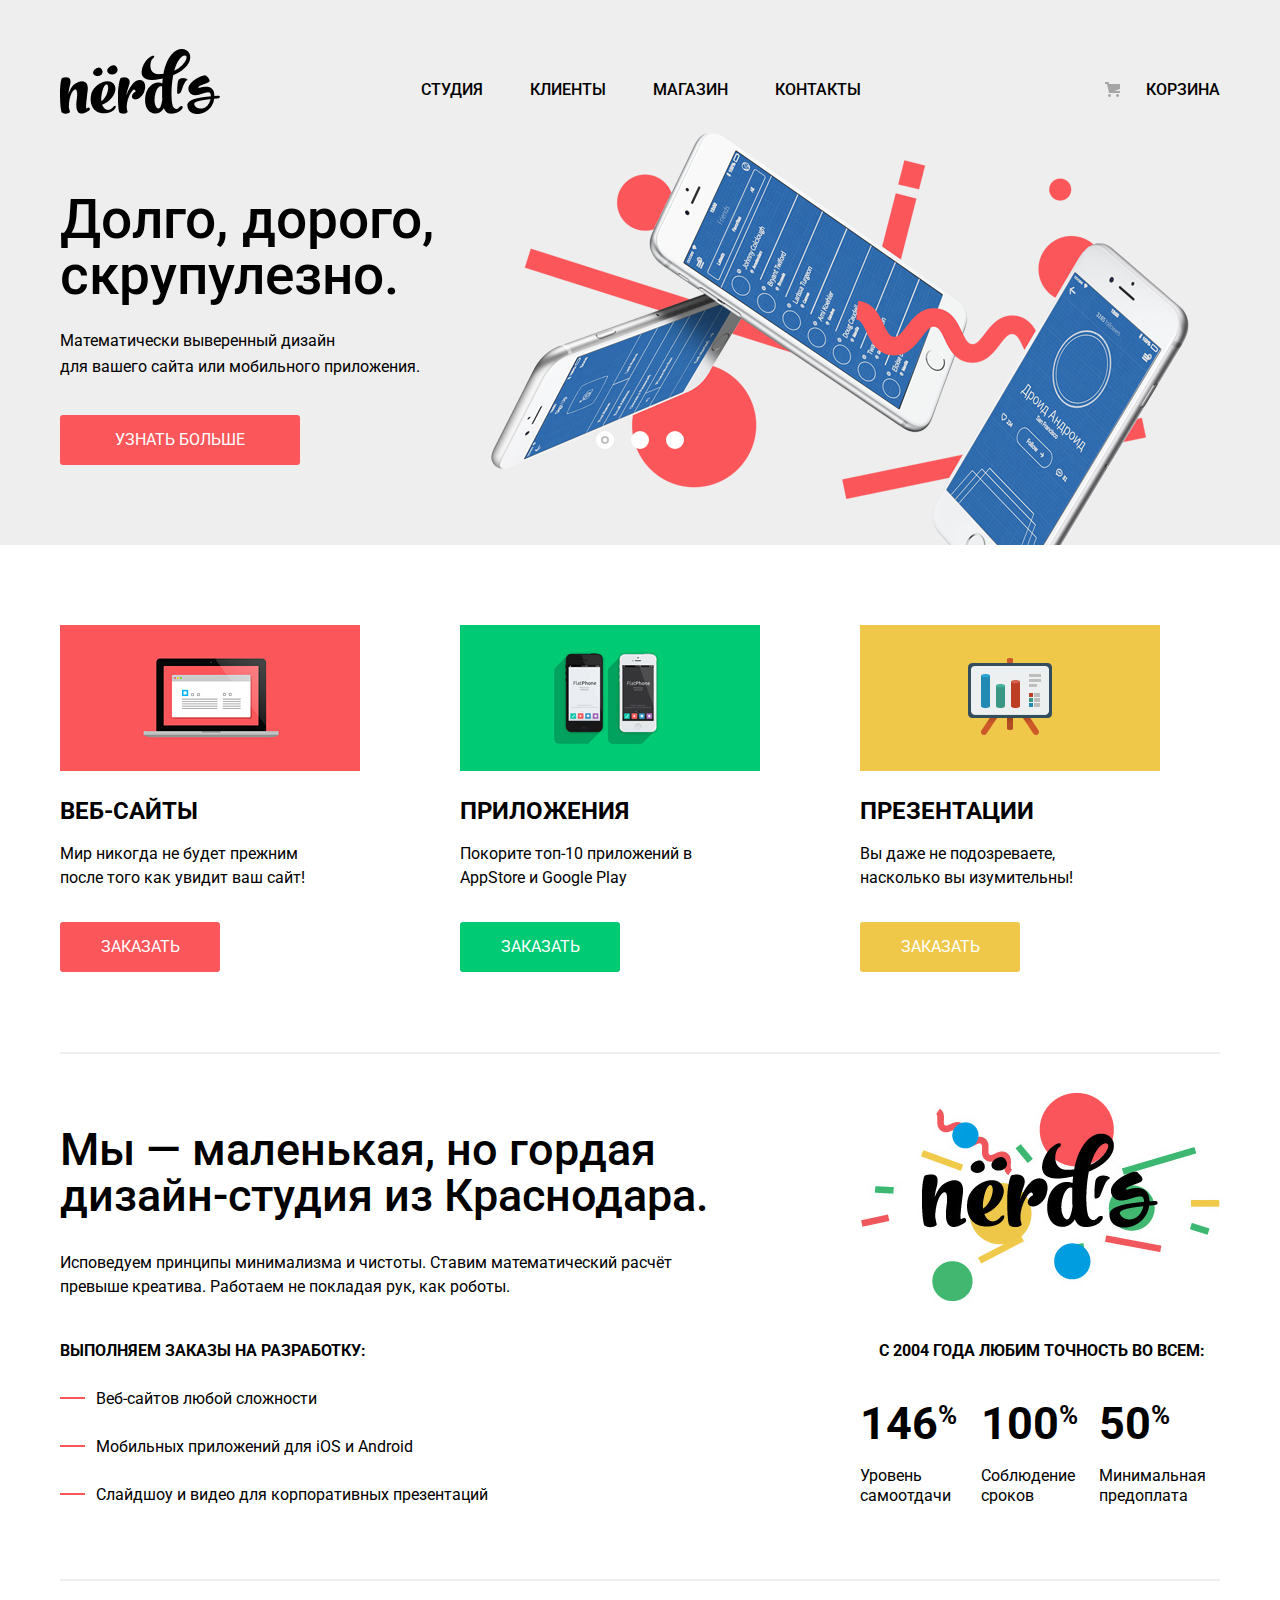
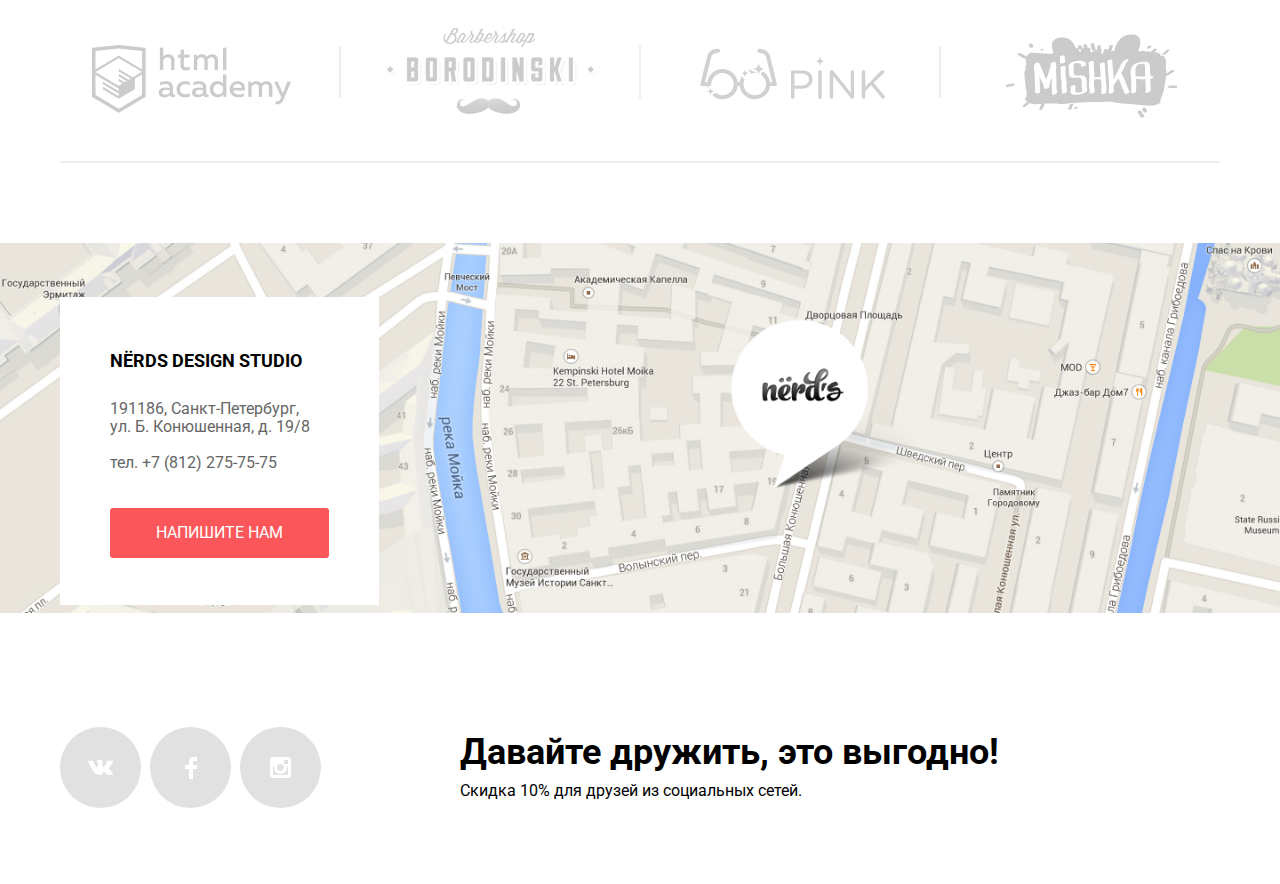
==== index.html @ e71abbff "Исправил замечания" ====
<!DOCTYPE html>
<html class="page" lang="ru">
	<head>
		<meta charset="utf-8">
		<title>HTML Academy: Нёрдс</title>
		<link href="css/normalize.css" rel="stylesheet" >
		<link href="https://fonts.googleapis.com/css2?family=Roboto:wght@400;500;700&display=swap" rel="stylesheet">
		<link href="css/style.css" rel="stylesheet" >
	</head>
  	<body class="page-body">
		<header class="header">
			<nav class="navigation">
				<div class="container">
					<a class="navigation-logo">
						<img src="img/nerds-logo.png" wight="159" height="65" alt="Логотип Нёрдс">
					</a>
					<ul class="site-navigation">
						<li><a href="">Студия</a></li>
						<li><a href="">Клиенты</a></li>
						<li><a href="catalog.html">Магазин</a></li>
						<li><a href="">Контакты</a></li>
					</ul>
					<div class="navigation-cart">
						<a href="" class="cart">Корзина </a>
					</div>
				</div>
			</nav>
		</header>
		<main class="main">
			<div class="background-slide">
				<div class="container slides-area">
	  				<h1 class="visually-hidden"> Дизайн студия Нёрдс </h1>
					<section class="slide slide-1">
						<div class="slide-desctiption">
							<p class="slide-title"> Долго, дорого,
							скрупулезно.</p>
							<p class="slide-text">Математически выверенный дизайн
							для вашего сайта или мобильного приложения.</p>
							<a href="" class="more-info"> УЗНАТЬ БОЛЬШЕ</a>
						</div>
						<div class="slide-image slide-image-1">
							<img src="img/slide1.png" width="760" height="431" alt="Слайд1">
						</div>
					</section>
				  	<section class="slide slide-2 visually-hidden">
				  		<div class="slide-desctiption">
				  			<p class="slide-title">Любим математику
				  			 как никто другой</p>
				  			<p class="slide-text">Никакого креатива, только математические формулы
				  			для расчёта идеальных пропорций</p>
				  			<a href="" class="more-info"> УЗНАТЬ БОЛЬШЕ</a>
				  		</div>
				  		<div class="slide-image slide-image-2">
				  			<img src="img/slide2.png" width="760" height="431" alt="Слайд2">
				  		</div>
					</section>
					<section class="slide slide-3 visually-hidden">
		  				<div class="slide-desctiption">
		  					<p class="slide-title">Только ночь,
		  					только хардкор</p>
		  					<p class="slide-text">Работать днём, как все? Мы против этого.
		  					 Ближе к полуночи работа только начинается.</p>
		  					<a href="" class="more-info"> УЗНАТЬ БОЛЬШЕ</a>
		  				</div>
		  				<div class="slide-image slide-image-3">
		  					<img src="img/slide3.png" width="760" height="431" alt="Слайд3">
		  				</div>
					</section>
				</div>
			</div>
			<div class="slide-buttons">
			  <button class="slide-button slide-button-active" type="button" aria-label="Первый слайд"></button>
			  <button class="slide-button" type="button" aria-label="Второй слайд"></button>
			  <button class="slide-button" type="button" aria-label="Третий слайд"></button>
			</div>
			<section class=" container">
				<h2 class="visually-hidden">Список товаров </h2>
				<ul class="all-products">
					<li class="product-section">
						<img src="img/web-cite.png" wight="300" height="146" alt="Веб-сайты">
						<h3 class="product-name"> Веб-сайты</h3>
						<p class="product-description"> Мир никогда не будет прежним
						после того как увидит ваш сайт!</p>
						<a href="" aria-label="Заказать веб-сайт" class="button-order order-cites">Заказать</a>
					</li>
					<li class="product-section">
						<img src="img/app.png" wight="300" height="146" alt="Приложения">
						<h3 class="product-name"> Приложения</h3>
						<p class="product-description"> Покорите топ-10 приложений в
						 AppStore и Google Play</p>
						<a href="" aria-label="Заказать приложение" class="button-order order-apps">Заказать</a>
					</li>
					<li class="product-section">
						<img src="img/presentation.png" wight="300" height="146" alt="Презентация">
						<h3 class="product-name">Презентации</h3>
						<p class="product-description"> Вы даже не подозреваете,
						 насколько вы изумительны!</p>
						<a href="" aria-label="Заказать презентацию" class="button-order order-presentation">Заказать</a>
					</li>
				</ul>
			</section>
			<div class="container">
				<div class="additional-info">
					<article class="about-us">
						<p class="about-us-title"> Мы — маленькая, но гордая
						дизайн-студия из Краснодара.</p>
						<p class="about-us-text"> Исповедуем принципы минимализма и чистоты. Ставим математический расчёт  превыше креатива. Работаем не покладая рук, как роботы. </p>
						<h4 class="development-order"> Выполняем заказы на разработку:</h4>
						<ul class="development-order-list">
							<li class="development-order-name"> Веб-сайтов любой сложности</li>
							<li class="development-order-name"> Мобильных приложений для iOS и Android</li>
							<li class="development-order-name"> Слайдшоу и видео для корпоративных презентаций</li>
						</ul>
					</article>
					<section class="stats">
						<img class="stats-logo" src="img/nerd's.png" width="360" height="208" alt="nerd's">
						<p class="stats-title">С 2004 ГОДА ЛЮБИМ ТОЧНОСТЬ ВО ВСЕМ:</p>
						<ul class="stats-list">
							<li>
								146<sup class="percent">%</sup>
								<div class="stats-name">Уровень
								самоотдачи </div>
							</li>
							<li>
								100<sup class="percent">%</sup>
								<div class="stats-name">Соблюдение
								сроков</div>
							</li>
							<li>
								50<sup class="percent">%</sup>
								<div class="stats-name">Минимальная
								предоплата</div>
							</li>
						</ul>
					</section>
					<section class="sponsors">
						<h3 class="visually-hidden"> Спонсоры </h3>
						<ul class="sponsors-list">
							<li class="sponsors-name">
								<a href="https://htmlacademy.ru/intensive/htmlcss" aria-label="htmlacademy">
									<img src="img/htmlacademy.png" width="199" height="68" alt="htmlacademy">
								</a>
							</li>
							<li class="sponsors-name">
								<a href="" aria-label="barbershop borodinski">
						  			<img src="img/borodinski.png" width="209" height="90" alt="borodinski">
								</a>
							</li>
							<li class="sponsors-name">
								<a href="" aria-label="Pink">
								  <img src="img/pink.png" width="185" height="52" alt="pink">
								</a>
							</li>
							<li class="sponsors-name">
								<a href="" aria-label="Mishka">
						  			<img src="img/mishka.png" width="173" height="84" alt="mishka">
								</a>
							</li>
						</ul>
					</section>
				</div>
   		</div>
		</main>
		<footer>
			<div class="container">
				<section class="contacts">
					<p class="contacts-text">
						<span class="contacts-title">NЁRDS DESIGN STUDIO</span>

						191186, Санкт-Петербург,
						ул. Б. Конюшенная, д. 19/8

						<a class="contacts-tel" href="tel:+7(812)275-75-75"> тел. +7 (812) 275-75-75</a>
					</p>
					<a href="" class="feedback-button">Напишите нам</a>
				</section>
			</div>
			<div class="container-map">
				<img src="img/maps.jpg" width="1440" height="416" alt="maps">
			</div>
			<section class="container footer-social">
				<div class="footer-social-icon">
					<ul class="social-list">
						<li class="social-name">
							<a class="social-icon" href="" aria-label="Страница вконтакте">
								<img src="img/vk-icon.svg" width="26" height="15" alt="Вконтакте">
							</a>
						</li>
						<li class="social-name">
							<a class="social-icon" href="" aria-label="Страница на Facebook">
								<img src="img/fb-icon.svg" width="12" height="22" alt="Фейсбук">
							</a>
						</li>
						<li class="social-name">
							<a class="social-icon" href="" aria-label="Страница в Инстаграм">
								<img src="img/insta-icon.svg" width="21" height="21" alt="Инстаграм">
							</a>
						</li>
					</ul>
				</div>
				<div class="footer-friends">
					<h2 class="friends"> Давайте дружить, это выгодно!</h2>
					<p class="sale"> Скидка 10% для друзей из социальных сетей.</p>
				</div>
			</section>
		 	<div class="feedback-popap">
		  		<p class="feedback-title">Напишите нам</p>
				<form class="feedback-form" action="https://echo.htmlacademy.ru/" method="post">
			  		<p class="feedback-item">
			  			<label for="your-name">Ваше имя:</label>
			  			<input type="text" name="name" placeholder="Имя Фамилия" id="your-name">
			  		</p>
			  		<p class="feedback-item">
			  			<label for="your-email"> Ваш email:</label>
			  			<input type="email" name="email" placeholder="email@example.com" id="your-email">
			  		</p>
			  		<p class="feedback-item feedback-item-text">
			  			<label for="your-mail">Текст письма:</label>
			  			<input type="text" name="mail" placeholder="В свободной форме" id="your-mail">
			  		</p>
					<input class="send-feedback" type="submit" value="Отправить">
		  		</form>
		  		<button class="close-feedback" type="button"></button>
		 	</div>
		</footer>
  	</body>
</html>
---- css/style.css ----
:root {
	--basic-white: #FFFFFF;
	--basic-opacity-white:rgba(255, 255, 255, 0.3);
	--basic-black: #000000;
	--basic-opacity-black:rgba(0, 0, 0, 0.3);
	--basic-filter:#283136;
	--basic-filter-toggle-dot:#ABABAB;
	--basic-filter-toggle-shadow: rgba(0, 0, 0, 0.15);
	--basic-filter-scale:#D7DCDF;
	--basic-filter-bar:#00CA74;
	--basic-shadow-catalog: rgba(0, 1, 1, 0.25);
	--basic-border-catalog: rgba(0, 0, 0, 0.1) ;
	--basic-active-pages:rgba(0, 0, 0, 0.0001);
	--basic-active-pages-border:#DBDBDB;
	--basic-red: #FB565A;
	--basic-dark-red:#E74246;
	--basic-extra-dark-red:#D7373B;
	--basic-green: #00CA74;
	--basic-dark-green:#00BC6C;
	--basic-extra-dark-green:#00AA62;
	--basic-yellow:#EFC849;
	--basic-dark-yellow:#EAB534;
	--basic-extra-dark-yellow:#E5A722;
	--basic-grey: #EEEEEE;
	--basic-dark-grey: #DFDFDF;
	--basic-extra-dark-grey:#D5D5D5;
	--basic-grey-social: #E1E1E1;
	--basic-shadow:rgba(0, 1, 1, 0.1);
	--basic-contacts-text: #666666;
	--basic-shadow-feedback: rgba(0, 0, 0, 0.4);
	--basic-feedback-text:#444444;
	--basic-feedback-text-opacity:rgba(68, 68, 68, 0.5);
	--basic-feedback-input-border:#D7DCDE;
	--basic-feedback-input-border-hover:#B4B9BB;
	--basic-slide-button-active: #c1c1c1;
}

body {
	margin: 0;
	padding: 0;
	font-family: 'Roboto', Arial, sans-serif;
	font-size: 16px;
	line-height: 24px;
}

a {
	text-decoration: none;
}

img{
	max-width: 100%;
	height: auto;
}

.visually-hidden {
	position: absolute;
	width: 1px;
	height: 1px;
	margin: -1px;
	border: 0;
	padding: 0;
	clip: rect(0 0 0 0);
	overflow: hidden;
}

.page {
	height: 100%;
}

.page-body {
	display: grid;
	grid-template-rows: min-content 1fr min-content;
	align-content: start;
}

.container{
	width: 1160px;
	padding:0 20px;
	margin: 0 auto;
}

/*Навигация сайта*/

.navigation {
	font-weight: 500;
	text-transform: uppercase;
	background-color: var(--basic-grey);
	padding-top:49px;
	margin: 0 auto;
}

.navigation-active{
	position: relative;
}

.navigation-active a{
	border-bottom: 2px solid var(--basic-red);
	padding-bottom:19px;
}

.navigation .container{
	display: flex;
	align-items: center;
	justify-content: space-between;
}

.site-navigation {
	width: 440px;
	flex-wrap: wrap;
	align-items: center;
	display: flex;
	justify-content: space-between;
	list-style: none;
	padding: 0;
	margin: 0;
	padding-top: 17px;
	padding-left:2px;
}

.navigation-cart{
	min-width: 160px;
	text-align: right;
	padding-top: 17px;
	position: relative;

}

.navigation-logo{
	padding:0;
	margin: 0;
	margin-top: -1px;
	height: 66px;
}

.cart::before{
	content: "";
	background-image:  url("../img/cart-icon.svg");
	background-repeat: no-repeat;
	background-position: 0 0;
	position: absolute;
	top: 21px;
	left: 45px;
	width: 15px;
	height: 15px;
}

.site-navigation a, .cart {
	color: var(--basic-black);
}

.site-navigation a:focus,
.cart:focus,
.site-navigation a:hover,
.cart:hover {
	color: var(--basic-red);
}

.site-navigation a:active,
.cart:active {
	color: var(--basic-opacity-black);
	mix-blend-mode: normal;
}

/*Слайды*/

.background-slide{
	background-color: var(--basic-grey);
	padding: 0px;
	margin:0 auto;
}

.slide{
	display: grid;
	grid-template-columns: 760px 431px;
	padding:0;
	margin:0;
}

.slide-description{
	display: flex;
	flex-direction: column;
	justify-content: space-between;
}

.slide-title{
	font-weight: 500;
	font-size:55px;
	line-height: 56px;
	padding:0;
	margin: 0;
	margin-top: 77px;
	margin-bottom: 25px;
	white-space: pre-line;
}

.slide-2 .slide-title{
	margin-bottom:35px;
}

.slide-3 .slide-title{
	margin-bottom: 36px;
}

.slide-text{
	white-space: pre-line;
	margin: 0;
	padding:0;
	line-height: 26px;
	margin-bottom: 35px;
}

.slide-2 .slide-text{
	margin-bottom:25px;
}

.slide-3 .slide-text{
	margin-bottom:24px;
}

.slide-image{
	width: 760px;
	height: 431px;
	margin-left: -363px;
}

.slide-buttons{
	display: flex;
	justify-content: space-between;
	width: max-content;
	width:88px;
	height: 18px;
	margin:0 auto;
	margin-top: -114px;
}

.slide-button{
	height: 18px;
	width: 18px;
	margin: 0;
	border: none;
	background-color: var(--basic-white);
	border-radius: 50%;
	cursor: pointer;
	position: relative;
}

.slide-button-active::after{
	content: "";
	width: 8px;
	height: 8px;
	border-radius: 50%;
	border:2px solid var(--basic-slide-button-active);
	box-sizing: border-box;
	position: absolute;
	top:5px;
	left:5px;
}

.more-info{
	display: block;
	width: 240px;
	height: 50px;
	line-height: 50px;
	text-align: center;
	border-radius: 3px;
	color: var(--basic-white);
	background-color: var(--basic-red);
}

.slide-2 .more-info{
	margin-bottom:79px;
}

.more-info:hover,
.more-info:focus {
	background-color: var(--basic-dark-red);
}

.more-info:active{
	background-color: var(--basic-extra-dark-red);
	box-shadow: inset 0px 3px 0px var(--basic-shadow);
	color: var(--basic-opacity-white);
}

/*Товары*/

.all-products {
	list-style: none;
	margin: 0;
	margin-top: 176px;
	padding: 0;
	display: grid;
	grid-template-columns: 300px 300px 300px;
	grid-column-gap: 100px;
}

.product-name{
	margin: 0;
	margin-top:18px;
	font-size: 24px;
	line-height: 30px;
	text-transform: uppercase;
}

.product-section{
	width:300px;
	margin:0;
	padding:0;
}

.product-description{
	max-width: 260px;
	line-height: 24px;
}

/* Кнопки заказа товара*/

.button-order {
	display: block;
	border: none;
	outline: none;
	border-radius: 3px;
	width: 160px;
	height: 50px;
	text-transform: uppercase;
	text-align: center;
	line-height: 50px;
	color: var(--basic-white);
	margin-top: 32px;
}

.order-cites{
	background-color: var(--basic-red);
}

.order-apps{
	background-color: var(--basic-green);
}

.order-presentation{
	background-color: var(--basic-yellow);
}

.order-cites:focus,
.order-cites:hover {
	background-color: var(--basic-dark-red);
}

.order-cites:active {
	background-color: var(--basic-extra-dark-red);
	box-shadow: inset 0px 3px 0px var(--basic-shadow);
	color: var(--basic-opacity-white);
}

.order-apps:hover,
.order-apps:focus {
	background-color: var(--basic-extra-dark-green);
}

.order-apps:active {
	background-color: var(--basic-extra-dark-green);
	box-shadow: inset 0px 3px 0px var(--basic-shadow);
	color: var(--basic-opacity-white);
}

.order-presentation:hover,
.order-presentation:focus {
	background-color: var(--basic-dark-yellow);
}

.order-presentation:active {
	background-color: var(--basic-extra-dark-yellow);
	box-shadow: inset 0px 3px 0px var(--basic-shadow);
	color: var(--basic-opacity-white);
}

/*Доп информация по сайту*/

.additional-info{
	display: grid;
	grid-template-columns: 700px 360px;
	grid-template-rows: 525px 184px;
	grid-column-gap:  100px;
	border-top: 2px solid var(--basic-grey);
	margin-top:80px;
	margin-bottom:80px;
}

/*О нас*/

.about-us{
	display: flex;
	flex-direction: column;
}

.about-us-title,
.about-us-text,
.development-order{
	margin: 0;
	padding:0;
}

.about-us-title{
	font-size: 45px;
	line-height: 46px;
	font-weight: 500;
	margin-top: 73px;
	margin-bottom: 32px;
}

.about-us-text{
	margin-bottom: 40px;
	max-width: 660px;
}

.development-order{
	text-transform: uppercase;
	font-weight: bold;
	margin-bottom: 24px;
}

.development-order-list{
	margin:0;
	line-height: 24px;
	padding: 0;
	padding-left: 36px;
	list-style: none;
	position: relative;
}

.development-order-name{
	margin: 0px 0px 24px 0px;
	padding:0;
}

.development-order-name:last-child{
	margin-bottom: 0;
}

.development-order-name::before{
	content: "";
	background-color: var(--basic-red);
	width: 25px;
	height: 2px;
	position: absolute;
	margin-top: 10px;
	margin-left: -36px;
}

/*Статистика*/

.stats{
	width: 360px;
}

.stats-title{
	font-weight: bold;
	text-transform: uppercase;
	text-align: center;
	margin:0;
	padding: 0;
	margin-top: -6px;
	padding-left: 4px;
	margin-bottom: 29px;
}

.stats-list{
	margin: 0;
	padding: 0;
	display: flex;
	list-style: none;
	font-weight: bold;
	font-size: 45px;
	line-height: 64px;
}

.stats-list li{
	margin: 0;
	padding:0;
}

.stats-list li:first-child{
	margin-right:24px;
}

.stats-list li:nth-child(2){
	margin-right:21px;
}

.stats-logo{
	margin-top: 39px;
	margin-bottom: 37px;
}

.percent{
	font-size: 26px;
	top: -15px;
}


.stats-name{
	font-size: 16px;
	line-height: 20px;
	font-weight: normal;
	margin-top: 10px;
}

/*Спонсоры*/

.sponsors{
	grid-column:1/3;
	border-top: 2px solid var(--basic-grey);
	border-bottom: 2px solid var(--basic-grey);
	box-sizing: border-box;
}

.sponsors-list{
	margin: 0;
	padding:0;
	list-style: none;
	display: flex;
	min-height:180px;
	align-items: center;
	position: relative;
}

.sponsors-name:first-child{
	padding-top: 22px;
	padding-left: 32px;
}

.sponsors-name:nth-child(2){
	padding-top: 11px;
	padding-left: 96px;
}

.sponsors-name:nth-child(3){
	padding-top: 12px;
	padding-left: 104px;
}

.sponsors-name:nth-child(4){
	padding-top: 17px;
	padding-left: 120px;
}

.sponsors-name::after{
	content: "";
	width: 2px;
	height: 52px;
	background-color: var(--basic-grey);
	position: absolute;
	top: 65px;
	left: 279px;
}

.sponsors-name:nth-child(2)::after{
	left: 579px;
}

.sponsors-name:nth-child(3)::after{
	left: 879px;
}

.sponsors a {
	opacity: 0.2;
}

.sponsors a:hover,
.sponsors a:focus{
	opacity: 1;
}

.sponsors a:active{
	opacity: 0.1;
}

/*Соц. сети */
.social-list {
	list-style: none;
	padding: 0;
	margin: 0;
}

.social-name {
	display: flex;
	justify-content: center;
	align-items: center;
	width: 81px;
	height: 81px;
	background-color: var(--basic-grey-social);
	border-radius: 50%;
}

.social-icon{
	display: flex;
	justify-content: center;
	align-items: center;
}

.social-icon img{
	padding: 30px;
}

.social-name:focus,
.social-name:hover {
	background-color: var(--basic-dark-red);
}

.social-name:active{
	background-color: var(--basic-extra-dark-red);
	box-shadow: inset 0px 3px 0px var(--basic-shadow);
}

.social-icon:active{
	opacity: 0.3;
}

/*Наши контакты*/

footer .container{
	position: relative;
}

.contacts{
	display: flex;
	flex-direction: column;
	justify-content: space-between;
	width: 319px;
	height: 308px;
	background-color:var(--basic-white);
	box-sizing: border-box;
	white-space: pre-line;
	position: absolute;
	top: 54px;
	padding-left: 50px;
	z-index: 1;
}

.contacts-text{
	margin: 0;
	margin-top: 31px;
	line-height: 18px;
	color: var(--basic-contacts-text);
}

.contacts-tel{
	color: var(--basic-contacts-text);
}

.contacts-title{
	color: var(--basic-black);
	padding: 0;
	font-weight: bold;
	font-size: 18px;
	line-height: 30px;
	display: inline-block;
	margin-bottom: 6px;
	vertical-align: middle;
}

.feedback-button{
	display: block;
	width: 219px;
	height: 50px;
	border-radius: 3px;
	background-color: var(--basic-red);
	line-height: 50px;
	text-align: center;
	color: var(--basic-white);
	text-transform: uppercase;
	margin-bottom: 47px;
}

.feedback-button:focus,
.feedback-button:hover{
	background-color: var(--basic-dark-red);
}

.feedback-button:active{
	background-color: var(--basic-extra-dark-red);
	box-shadow: inset 0px 3px 0px var(--basic-shadow);
	color: var(--basic-opacity-white);
}

/*Футер*/

.friends {
	font-size: 36px;
	line-height: 36px;
	font-weight: bold;
	margin: 0;
	padding:0;
	margin-bottom:10px;
}

.sale{
	font-size: 16px;
	line-height: 22px;
	margin:0;
}

.footer-social{
	display: grid;
	grid-template-columns: 260px 1fr;
	gap: 140px;
	align-items: center;
	margin-top: 68px;
	margin-bottom: 76px;
}

.footer-friends{
	line-height: 36px;
}

.social-list{
	display: grid;
	grid-template-columns: 1fr 1fr 1fr;
	grid-gap: 9px;
}

.container-map{
	position: relative;
	height: 416px;
}

.container-map img:first-child{
	width: 100%;
	max-height: 100%;
	object-fit: cover;
}

/*Попап*/

.feedback-popap{
	margin: 0 auto;
	width: 960px;
	height: 590px;
	box-shadow: 0px 20px 40px var(--basic-shadow-feedback);
	background-color: var(--basic-white);
	overflow: hidden;
	position: fixed;
	bottom: 115px;
	left: 0;
	right: 0;
	z-index: 2;
	display: none;
}

.feedback{
	border: none;
	margin:0;
	padding: 0;
}

.feedback-form{
	display: flex;
	flex-wrap: wrap;
	justify-content: space-between;
	margin:0 100px;
}

.feedback-form input{
	width: 360px;
	height: 50px;
	margin:0;
	padding:0;
	padding-left: 16px;
	box-sizing: border-box;
}

.feedback-item-text input{
	width: 760px;
	height: 118px;
	padding-bottom: 70px;
}

.feedback-form label{
	font-size: 16px;
	line-height: 18px;
	font-weight: bold;
	margin-bottom: 9px;
}

.feedback-title{
	margin:0;
	margin-top: 63px;
	margin-left: 100px;
	margin-bottom: 37px;
	padding:0;
	font-size: 45px;
	font-weight: bold;
	line-height: 53px;
}

.feedback-item{
	margin:0;
	padding:0;
	display: flex;
	flex-direction: column;
	width:360px;
}

.feedback-item input{
	border: 2px solid var(--basic-feedback-input-border);
	box-sizing: border-box;
	border-radius: 3px;
	color: var(--basic-feedback-text-opacity);
}

.feedback-item input:invalid{
	border: 2px solid var(--basic-dark-red);
	color: var(--basic-dark-red)
}

.feedback-item input:focus{
	border: 2px solid var(--basic-black);
	color: var(--basic-feedback-text);
}

.feedback-item input:hover{
	border: 2px solid var(--basic-feedback-input-border-hover);
}

.feedback-item-text{
	margin:0;
	margin-top: 34px;
	margin-bottom:47px;
	width: 760px;
}

input.send-feedback{
	display: block;
	padding:0;
	width:259px;
	height: 50px;
	color: var(--basic-white);
	background-color: var(--basic-red);
	border: none;
	border-radius: 3px;
}

.send-feedback:focus,
.send-feedback:hover {
	background-color: var(--basic-dark-red);
}

.send-feedback:active {
	background-color: var(--basic-extra-dark-red);
	box-shadow: inset 0px 3px 0px var(--basic-shadow);
	color: var(--basic-opacity-white);
	outline: none;
}

.close-feedback{
	position: absolute;
	width:21px;
	height: 21px;
	top: 78px;
	left: 849px;
	background-color: : var(--basic-white);
	background-image: url("../img/close-cross.svg");
	background-repeat: no-repeat;
	background-position: 0 0;
	border: none;
	margin:0;
	padding:0;
	opacity: 0.3;
	cursor: pointer;
	outline: none;
}

.close-feedback:focus,
.close-feedback:hover{
	opacity: 1;
}

.close-feedback:active{
	opacity: 0.1
}

/* 2 страница*/

.catalog {
	font-size: 55px;
	line-height:55px;
	font-weight: 500;
	text-align: center;
	background-color: var(--basic-grey);
	margin: 0 auto;
	padding-bottom: 109px;
	padding-top: 78px;
	padding-right: 17px;
	margin-bottom:55px;
}

.catalog-background{
	margin: 0 auto;
	background-color: var(--basic-grey);
}

.catalog-container{
	display: grid;
	grid-template-columns: 260px auto;
	grid-column-gap:140px;
}

.catalog-list{
	padding:0;
	margin: 0;
	list-style: none;
	display: grid;
	grid-template-columns: 360px 360px;
	grid-column-gap: 40px;
	grid-row-gap: 28px;
}

.catalog-list-name{
	margin: 0;
	padding:0;
	display: grid;
	grid-template-rows: 40px 349px 231px;
	box-shadow: 0px 6px 15px var(--basic-shadow-catalog);
	border-radius: 5px;
	border: 1px solid var(--basic-border-catalog);
	box-sizing: border-box;
}

.product-img{
	object-fit: contain;
}

.all-filter-container{
	grid-column: 1/2;
	grid-row: 1/3;
}

.product-info {
	background-color:var(--basic-grey);
	display: flex;
	flex-direction: column;
	justify-content: space-between;
	width: auto;
	align-items: center;
	text-align: center;
}

.product-text{
	margin:0;
	padding:0;
	line-height: 19px;
	margin-top: -21px;
	margin-left: -3px;
	white-space: pre-line;
	color: var(--basic-contacts-text);
}

.catalog-list-name .product-info{
	display: none;
}

.catalog-list-name{
	box-shadow: none;
}

.catalog-list-name:hover  .product-info{
	display: flex;
}

.catalog-list-name:hover{
	box-shadow: 0px 6px 15px var(--basic-shadow-catalog);
}

.catalog-list-name:hover img:first-child{
	opacity: 1;
}

.product-title{
	margin:0;
	padding:0;
	padding-left: 2px;
	color: var(--basic-black);
	text-transform: uppercase;
	font-weight: bold;
	line-height: 30px;
	font-size: 18px;
	margin-top: 26px;
}

.product-title:hover,
.product-title:focus{
	color: var(--basic-red);
}

.product-title:active{
	color: var(--basic-opacity-black);
}

.catalog-list-name img:first-child{
	opacity: 0.12;
}

.catalog-list-name{
	order: 0;
}

.products-container{
	grid-column: 2/3;
}

.product-price{
	width:200px;
	height: 50px;
	background-color: var(--basic-red);
	border-radius: 3px;
	color: var(--basic-white);
	line-height: 50px;
	font-weight: 500;
	position: relative;
	margin:0;
	margin-bottom: 45px;
	display: inline-block;
	vertical-align: middle;
}

.product-price:hover,
.product-price:focus {
	background-color: var(--basic-dark-red);
}

.product-price:active{
	background-color: var(--basic-extra-dark-red);
	box-shadow: inset 0px 3px 0px var(--basic-shadow);
	color: var(--basic-white);
}

/*Сортировка*/

.cost{
	text-transform: uppercase;
	font-size: 	18px;
	line-height: 30px;
	font-weight: bold;
	margin:0;
}

.sorting{
	display: flex;
	justify-content: space-between;
}

.sorting h3{
	margin:0;
	font-size: 18px;
	margin-top: 2px;
	margin-bottom:51px;
}

.sorting-list{
	width:360px;
	display:flex;
	flex-wrap: wrap;
	list-style:none;
	margin: 0;
}

.sorting-list a {
	color: var(--basic-black);
	opacity: 0.2;
}

.sorting-list li:nth-child(2) {
	margin-left: 25px;
}

.sorting-list li:nth-child(3){
	margin-left: 26px;
}

.sorting-list li:nth-child(4){
	margin-left: 48px;
	margin-top: -1px;
}

.sorting-list li:nth-child(5){
	margin-left: 18px;
}

.sorting-type-active{
	opacity: 1;
}

.sorting-name{
	font-size: 14px;
	display: inline-block;
	margin-top: 3px;
	vertical-align: middle;
}

.sorting-name:hover,
.sorting-name:focus{
	opacity: 0.6;
}

.sorting-name:active{
	opacity: 1;
}

a.sorting-name-active{
	opacity: 1;
}

/*Фильтры*/

.filter legend {
	font-size: 18px;
	font-weight: bold;
	line-height: 30px;
	text-transform: uppercase;
}

.filter ul {
	padding: 0;
	list-style:none;
	line-height: 19px;
}

.filter fieldset {
	padding: 0;
	margin:0;
	border: none;
}

.filter fieldset:first-of-type{
	margin-bottom:54px;
	margin-top: 2px;
}

.grid-list-name{
	margin-bottom: 21px;
	padding-left: 36px;
}

.grid-list-name:last-child{
	margin-bottom: 46px;
}

.checkbox-name{
	margin-bottom: 21px;
	padding-left: 36px;
}

.checkbox-name:last-child{
	margin-bottom: 51px;
}

.filter-option label {
	position: relative;
	display: block;
	cursor: pointer;
	user-select: none;
}

.radio-input + label::before {
	content: "";
	position: absolute;
	top: -3px;
	left: -36px;
	width: 25px;
	height: 25px;
	background-image: url(../img/radio-off.svg);
	background-repeat: no-repeat;
	background-position: 0 0;
}

.radio-input:checked + label::before {
	content: "";
	position: absolute;
	top: -3px;
	left: -36px;
	width: 25px;
	height: 25px;
	background-image: url(../img/radio-on.svg);
	background-repeat: no-repeat;
	background-position: 0 0;
}

.checkbox-input + label::before {
	content: "";
	position: absolute;
	top: -3px;
	left: -36px;
	width: 25px;
	height: 25px;
	background-image: url(../img/checkbox-off.svg);
	background-repeat: no-repeat;
	background-position: 0 0;
}

.checkbox-input:checked + label::before {
	content: "";
	position: absolute;
	top: -3px;
	left: -36px;
	width: 25px;
	height: 25px;
	background-image: url(../img/checkbox-on.svg);
	background-repeat: no-repeat;
	background-position: 0 0;
}

.checkbox-input + label::before{
	opacity: 0.4;
}

.radio-input + label::before{
	opacity: 0.4;
}

.checkbox-input + label:hover::before{
	opacity: 1;
}

.checkbox-input:focus + label::before{
	opacity: 1;
}

.radio-input + label:hover::before{
	opacity: 1;
}

.radio-input:focus + label:before{
	opacity: 1;
}

.radio-input:disabled + label,
.checkbox-input:disabled + label{
	color: var(--basic-opacity-black);
}

.radio-input:disabled + label::before,
.checkbox-input:disabled + label::before{
	opacity: 0.1;
}

.show-filter{
	width: 260px;
	height: 50px;
	background-color: var(--basic-grey);
	border-radius: 3px;
	border: none;
	font-size: 16px;
	font-weight: 500;
	text-transform: uppercase;
	outline: none;
}

.show-filter:hover,
.show-filter:focus {
	background-color: var(--basic-dark-grey);
}
.show-filter:active {
	background-color: var(--basic-extra-dark-grey);
	box-shadow: inset 0px 3px 0px var(--basic-shadow);
	color: var(--basic-opacity-black);
}

/*Ползунок*/

.filter-item {
	margin: 0;
	padding: 0;
	border: none;
}
.range-filter {
	width: 260px;
	margin-top: 51px;
}

.filter-item legend {
	font-size: 18px;
	line-height: 24px;
	text-transform: uppercase;
	font-weight: 700;
}

.range-controls {
	position: relative;
	height: 41px;
	margin-bottom: 14px;
	padding-top: 39px;
	padding-right: 20px;
	padding-left: 20px;
	background-color: var(--basic-grey);
	border-radius: 3px;
}

.range-controls .scale {
	height: 2px;
	background: var(--basic-filter-scale);
}

.range-controls .bar {
	width: 70%;
	height: 2px;
	background: var(--basic-filter-bar);
}

.range-controls .toggle {
	position: absolute;
	top: 30px;
	left: 0;
	width: 4px;
	height: 4px;
	padding: 0;
	border: 8px solid var(--basic-white);
	background-color: var(--basic-filter-toggle-dot);
	border-radius: 50%;
	box-shadow: 0 2px 1px 0 var(--basic-filter-toggle-shadow);
	cursor: pointer;
}

.range-controls .toggle-min {
	left: 18px;
}

.range-controls .toggle-max {
	left: 160px;
}

.price-controls {
	display: flex;
	justify-content: space-between;
}

.price-controls label {
	text-transform: uppercase;
	font-size: 16px;
}

.price-controls input {
	width: 60px;
	padding: 10px;
	margin-left: 8px;
	text-align: center;
	color: var(--basic-filter);
	border: none;
	border-radius: 3px;
	background: var(--basic-grey);
	font-family: inherit;
	font-size: inherit;
}

.price-controls input{
	-moz-appearance: textfield;
}
.price-controls input::-webkit-inner-spin-button {
	display: none;
}
/*Переход на страницы*/

.pages-catalog{
	grid-column: 2/3;
	margin-top: 52px;
	margin-bottom: 60px;
}

.pages-catalog-list{
	margin: 0;
	padding: 0;
	list-style: none;
	font-weight: 500;
	display: flex;
	flex-wrap: wrap;

}

.page-catalog-number{
	color: var(--basic-black);
}

.page-catalog{
	width: 50px;
	height: 50px;
	background-color: var(--basic-grey);
	line-height: 50px;
	text-align: center;
	margin-right: 11px;
}

.page-catalog-active{
	border: 3px solid var(--basic-active-pages-border);
	background-color: var(--basic-active-pages);
	border-radius: 3px;
	box-sizing: border-box;
	line-height: 44px;
}

.page-catalog-next{
	width: 260px;
}

.page-catalog:hover,
.page-catalog:focus{
	background-color: var(--basic-dark-grey);
}

.page-catalog:active{
	color: var(--basic-opacity-black);
	background-color: var(--basic-extra-dark-grey);
	box-shadow: inset 0px 3px 0px var(--basic-shadow);
	border:none;
}
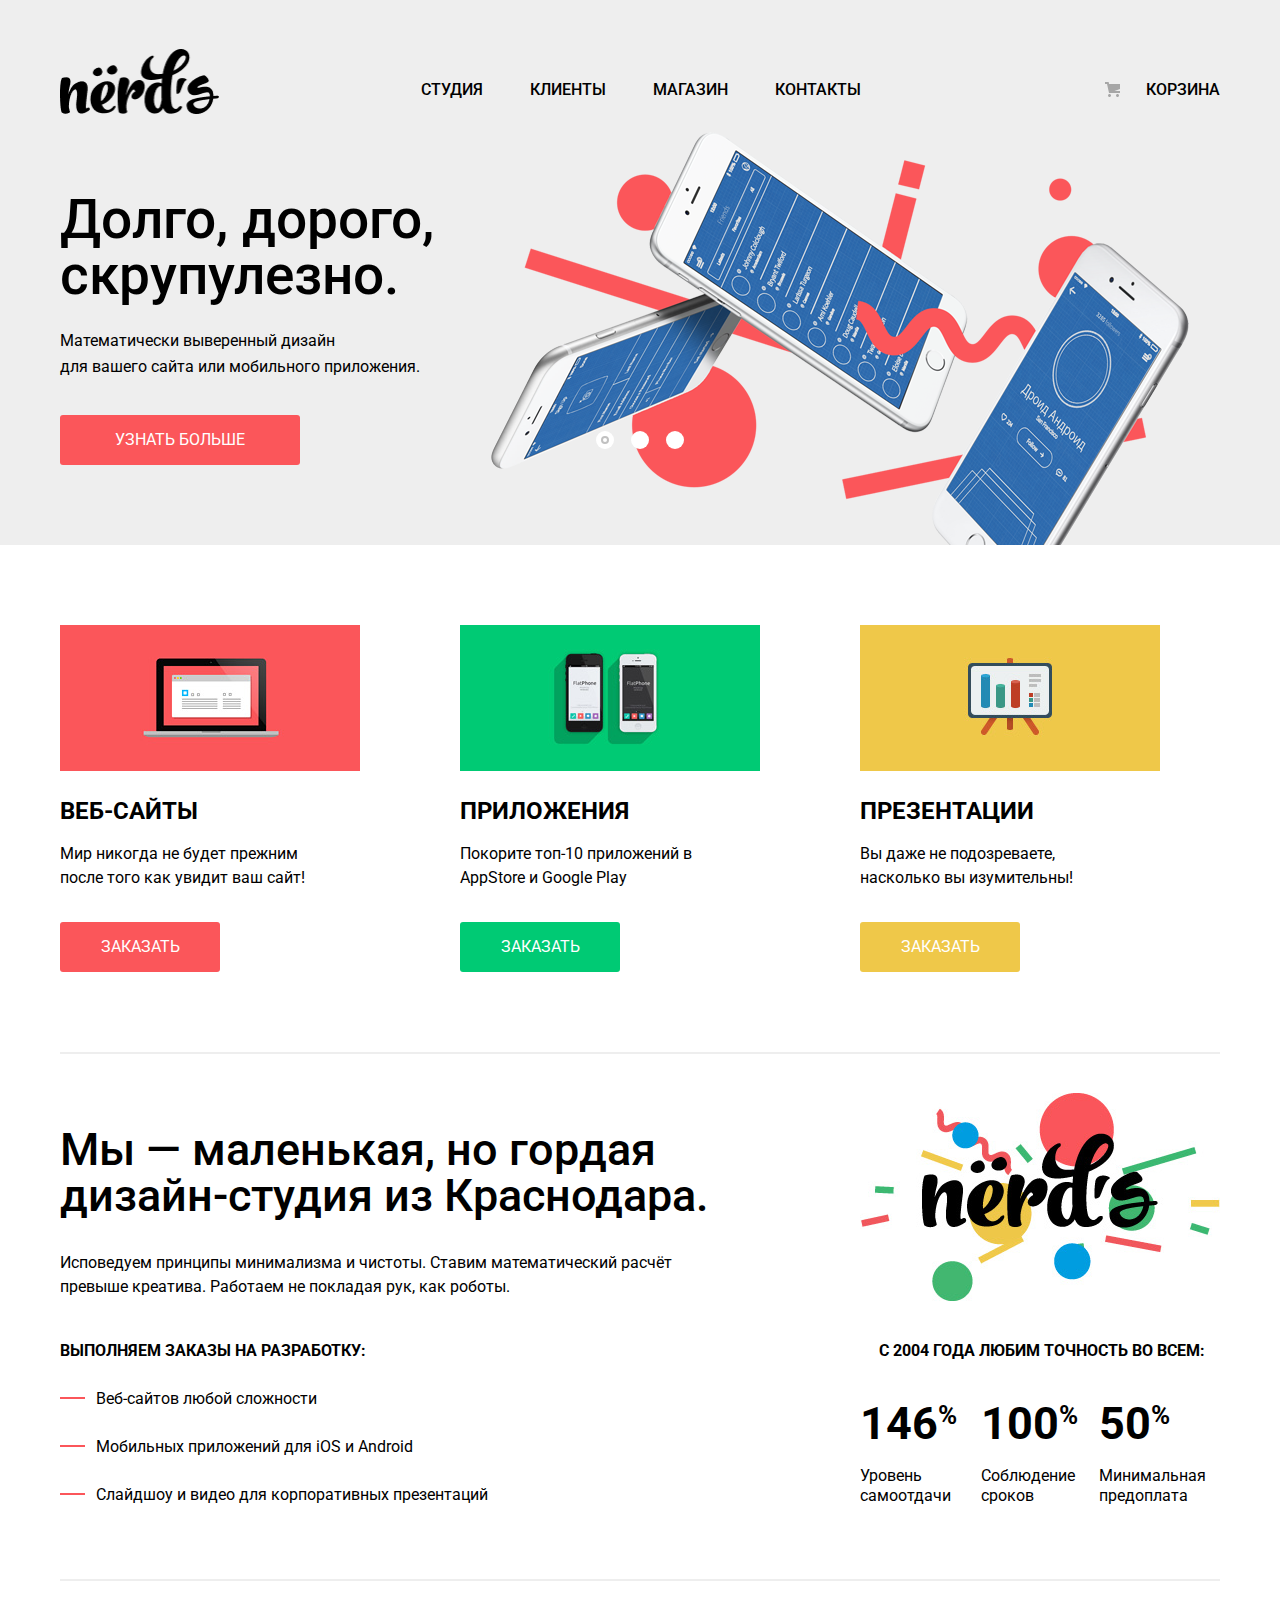
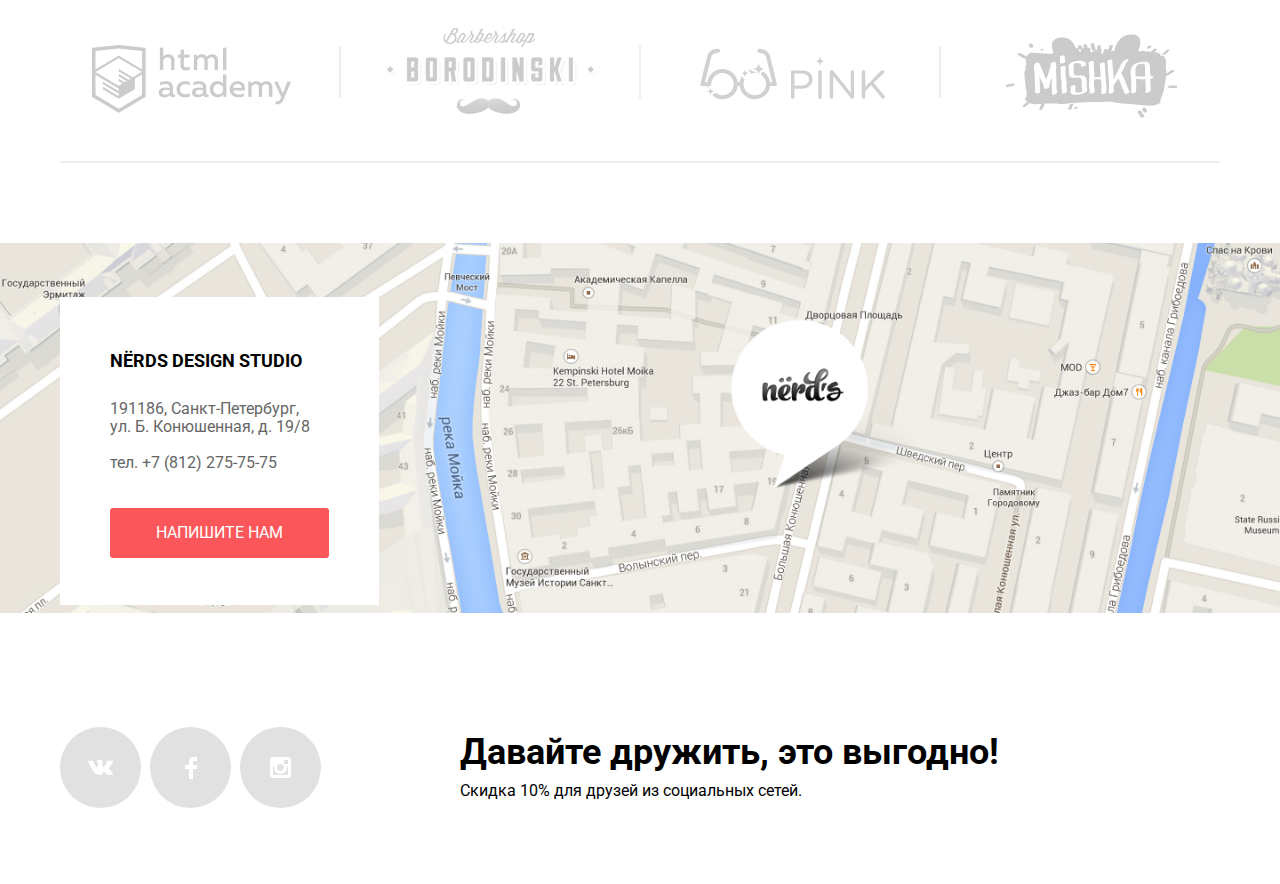
==== commit 8f0caadf: "ошибки валидации" ====
--- a/index.html
+++ b/index.html
@@ -12,7 +12,7 @@
 			<nav class="navigation">
 				<div class="container">
 					<a class="navigation-logo">
-						<img src="img/nerds-logo.png" wight="159" height="65" alt="Логотип Нёрдс">
+						<img src="img/nerds-logo.png" width="159" height="65" alt="Логотип Нёрдс">
 					</a>
 					<ul class="site-navigation">
 						<li><a href="">Студия</a></li>
@@ -77,21 +77,21 @@
 				<h2 class="visually-hidden">Список товаров </h2>
 				<ul class="all-products">
 					<li class="product-section">
-						<img src="img/web-cite.png" wight="300" height="146" alt="Веб-сайты">
+						<img src="img/web-cite.png" width="300" height="146" alt="Веб-сайты">
 						<h3 class="product-name"> Веб-сайты</h3>
 						<p class="product-description"> Мир никогда не будет прежним
 						после того как увидит ваш сайт!</p>
 						<a href="" aria-label="Заказать веб-сайт" class="button-order order-cites">Заказать</a>
 					</li>
 					<li class="product-section">
-						<img src="img/app.png" wight="300" height="146" alt="Приложения">
+						<img src="img/app.png" width="300" height="146" alt="Приложения">
 						<h3 class="product-name"> Приложения</h3>
 						<p class="product-description"> Покорите топ-10 приложений в
 						 AppStore и Google Play</p>
 						<a href="" aria-label="Заказать приложение" class="button-order order-apps">Заказать</a>
 					</li>
 					<li class="product-section">
-						<img src="img/presentation.png" wight="300" height="146" alt="Презентация">
+						<img src="img/presentation.png" width="300" height="146" alt="Презентация">
 						<h3 class="product-name">Презентации</h3>
 						<p class="product-description"> Вы даже не подозреваете,
 						 насколько вы изумительны!</p>
@@ -113,7 +113,7 @@
 						</ul>
 					</article>
 					<section class="stats">
-						<img class="stats-logo" src="img/nerd's.png" width="360" height="208" alt="nerd's">
+						<img class="stats-logo" src="img/nerds.png" width="360" height="208" alt="nerd's">
 						<p class="stats-title">С 2004 ГОДА ЛЮБИМ ТОЧНОСТЬ ВО ВСЕМ:</p>
 						<ul class="stats-list">
 							<li>
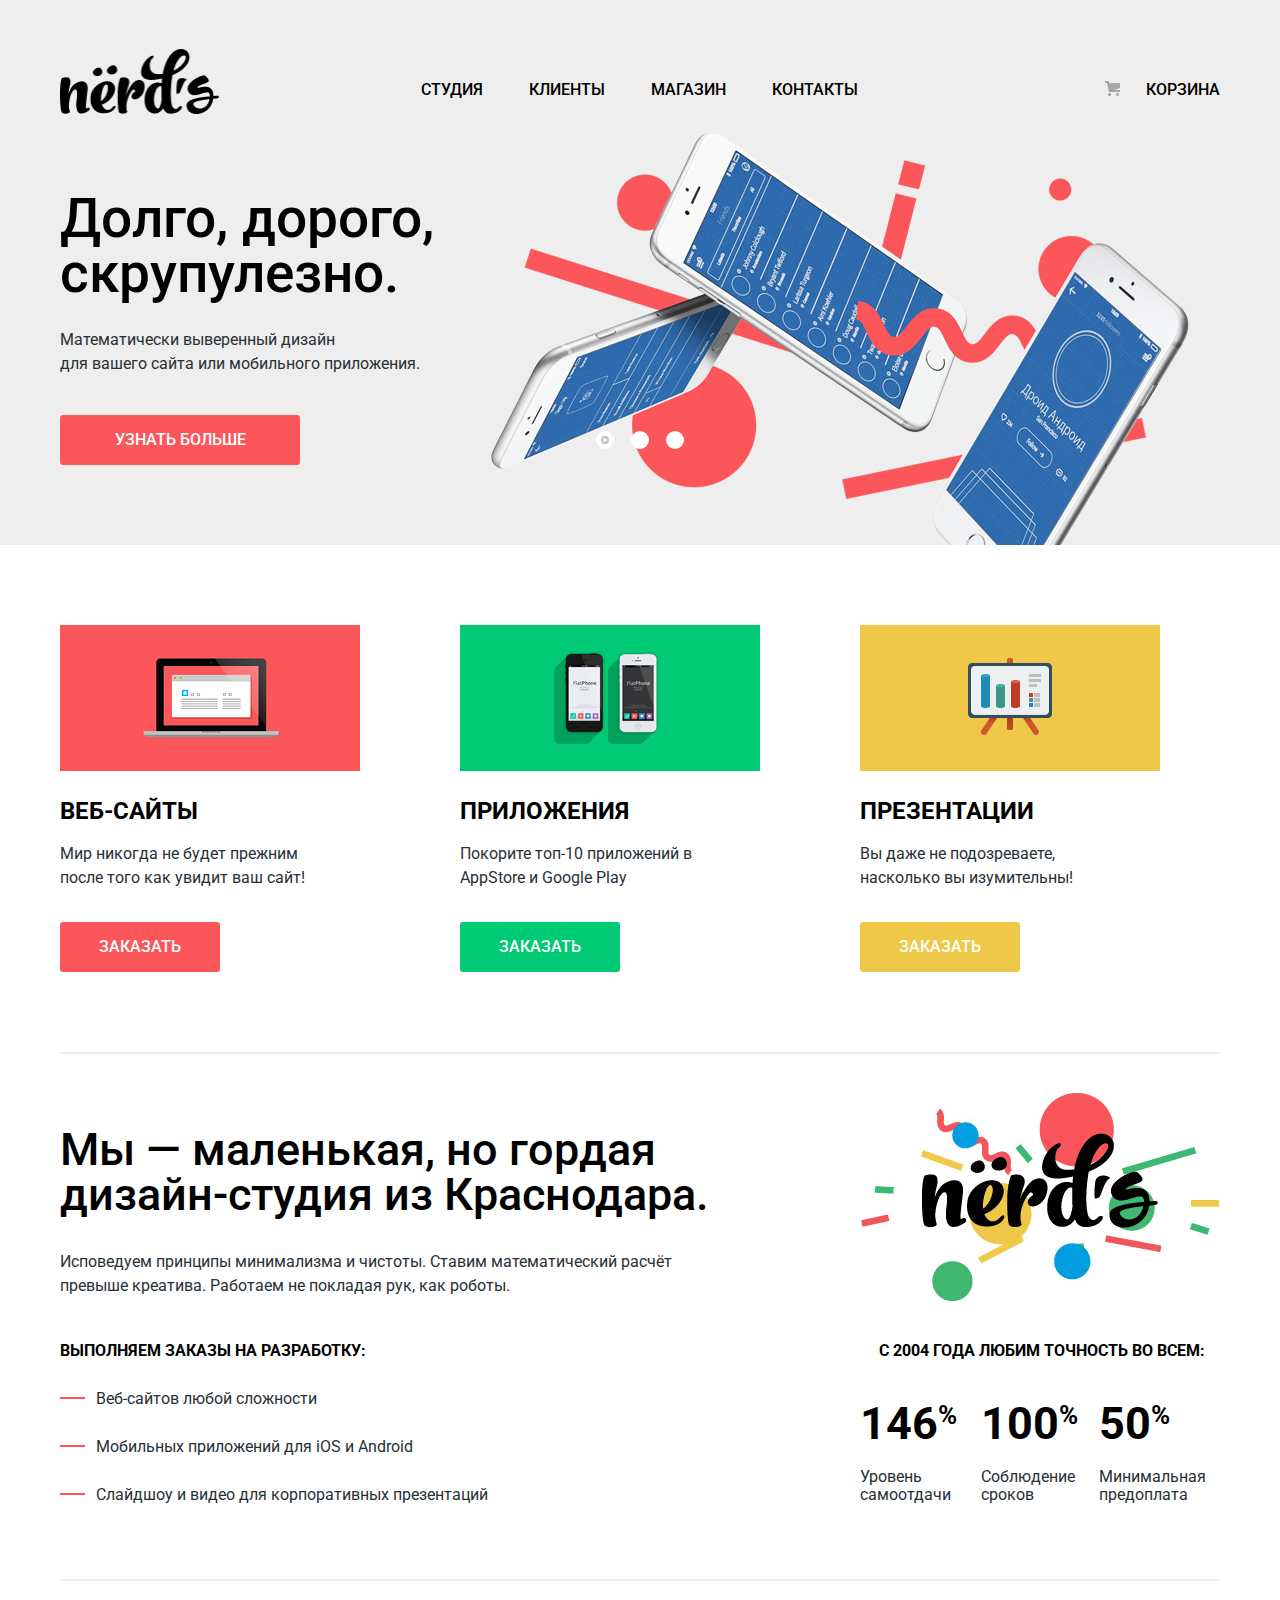
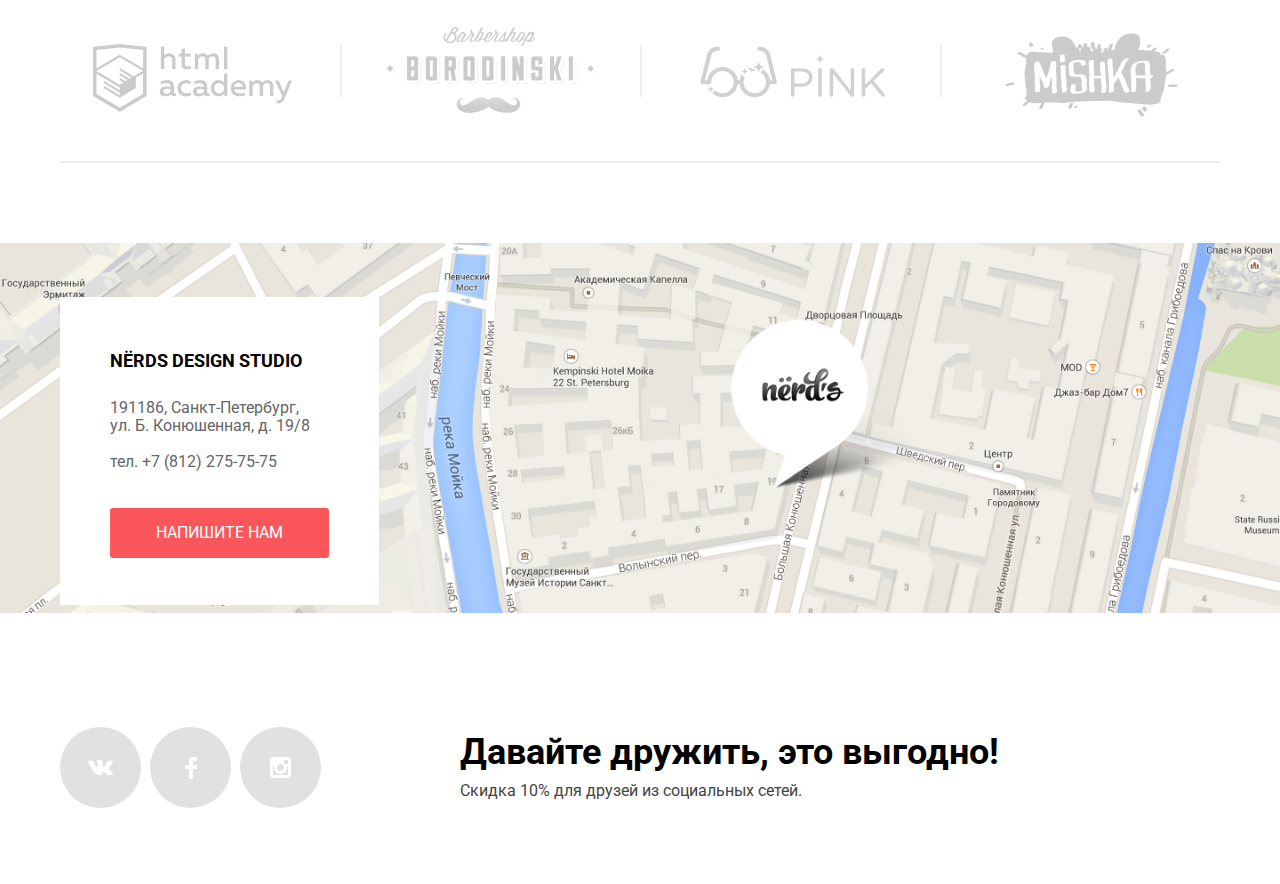
==== commit 31c5fbf7: "Исправил замечания" ====
--- a/index.html
+++ b/index.html
@@ -7,7 +7,7 @@
 		<link href="https://fonts.googleapis.com/css2?family=Roboto:wght@400;500;700&display=swap" rel="stylesheet">
 		<link href="css/style.css" rel="stylesheet" >
 	</head>
-  	<body class="page-body">
+	<body class="page-body">
 		<header class="header">
 			<nav class="navigation">
 				<div class="container">
@@ -29,9 +29,9 @@
 		<main class="main">
 			<div class="background-slide">
 				<div class="container slides-area">
-	  				<h1 class="visually-hidden"> Дизайн студия Нёрдс </h1>
+					<h1 class="visually-hidden"> Дизайн студия Нёрдс </h1>
 					<section class="slide slide-1">
-						<div class="slide-desctiption">
+						<div class="slide-description">
 							<p class="slide-title"> Долго, дорого,
 							скрупулезно.</p>
 							<p class="slide-text">Математически выверенный дизайн
@@ -42,36 +42,36 @@
 							<img src="img/slide1.png" width="760" height="431" alt="Слайд1">
 						</div>
 					</section>
-				  	<section class="slide slide-2 visually-hidden">
-				  		<div class="slide-desctiption">
-				  			<p class="slide-title">Любим математику
-				  			 как никто другой</p>
-				  			<p class="slide-text">Никакого креатива, только математические формулы
-				  			для расчёта идеальных пропорций</p>
-				  			<a href="" class="more-info"> УЗНАТЬ БОЛЬШЕ</a>
-				  		</div>
-				  		<div class="slide-image slide-image-2">
-				  			<img src="img/slide2.png" width="760" height="431" alt="Слайд2">
-				  		</div>
+					<section class="slide slide-2 visually-hidden">
+						<div class="slide-description">
+							<p class="slide-title">Любим математику
+							 как никто другой</p>
+							<p class="slide-text">Никакого креатива, только математические формулы
+							для расчёта идеальных пропорций</p>
+							<a href="" class="more-info"> УЗНАТЬ БОЛЬШЕ</a>
+						</div>
+						<div class="slide-image slide-image-2">
+							<img src="img/slide2.png" width="760" height="431" alt="Слайд2">
+						</div>
 					</section>
 					<section class="slide slide-3 visually-hidden">
-		  				<div class="slide-desctiption">
-		  					<p class="slide-title">Только ночь,
-		  					только хардкор</p>
-		  					<p class="slide-text">Работать днём, как все? Мы против этого.
-		  					 Ближе к полуночи работа только начинается.</p>
-		  					<a href="" class="more-info"> УЗНАТЬ БОЛЬШЕ</a>
-		  				</div>
-		  				<div class="slide-image slide-image-3">
-		  					<img src="img/slide3.png" width="760" height="431" alt="Слайд3">
-		  				</div>
+						<div class="slide-description">
+							<p class="slide-title">Только ночь,
+							только хардкор</p>
+							<p class="slide-text">Работать днём, как все? Мы против этого.
+							 Ближе к полуночи работа только начинается.</p>
+							<a href="" class="more-info"> УЗНАТЬ БОЛЬШЕ</a>
+						</div>
+						<div class="slide-image slide-image-3">
+							<img src="img/slide3.png" width="760" height="431" alt="Слайд3">
+						</div>
 					</section>
 				</div>
 			</div>
 			<div class="slide-buttons">
-			  <button class="slide-button slide-button-active" type="button" aria-label="Первый слайд"></button>
-			  <button class="slide-button" type="button" aria-label="Второй слайд"></button>
-			  <button class="slide-button" type="button" aria-label="Третий слайд"></button>
+				<button class="slide-button slide-button-active" type="button" aria-label="Первый слайд"></button>
+				<button class="slide-button" type="button" aria-label="Второй слайд"></button>
+				<button class="slide-button" type="button" aria-label="Третий слайд"></button>
 			</div>
 			<section class=" container">
 				<h2 class="visually-hidden">Список товаров </h2>
@@ -94,7 +94,7 @@
 						<img src="img/presentation.png" width="300" height="146" alt="Презентация">
 						<h3 class="product-name">Презентации</h3>
 						<p class="product-description"> Вы даже не подозреваете,
-						 насколько вы изумительны!</p>
+						насколько вы изумительны!</p>
 						<a href="" aria-label="Заказать презентацию" class="button-order order-presentation">Заказать</a>
 					</li>
 				</ul>
@@ -143,26 +143,26 @@
 							</li>
 							<li class="sponsors-name">
 								<a href="" aria-label="barbershop borodinski">
-						  			<img src="img/borodinski.png" width="209" height="90" alt="borodinski">
+									<img src="img/borodinski.png" width="209" height="90" alt="borodinski">
 								</a>
 							</li>
 							<li class="sponsors-name">
 								<a href="" aria-label="Pink">
-								  <img src="img/pink.png" width="185" height="52" alt="pink">
+									<img src="img/pink.png" width="185" height="52" alt="pink">
 								</a>
 							</li>
 							<li class="sponsors-name">
 								<a href="" aria-label="Mishka">
-						  			<img src="img/mishka.png" width="173" height="84" alt="mishka">
+									<img src="img/mishka.png" width="173" height="84" alt="mishka">
 								</a>
 							</li>
 						</ul>
 					</section>
 				</div>
-   		</div>
+		</div>
 		</main>
 		<footer>
-			<div class="container">
+			<div class="container footer-container">
 				<section class="contacts">
 					<p class="contacts-text">
 						<span class="contacts-title">NЁRDS DESIGN STUDIO</span>
@@ -170,7 +170,7 @@
 						191186, Санкт-Петербург,
 						ул. Б. Конюшенная, д. 19/8
 
-						<a class="contacts-tel" href="tel:+7(812)275-75-75"> тел. +7 (812) 275-75-75</a>
+						<a class="contacts-tel" href="tel:+78122757575"> тел. +7 (812) 275-75-75</a>
 					</p>
 					<a href="" class="feedback-button">Напишите нам</a>
 				</section>
@@ -203,25 +203,25 @@
 					<p class="sale"> Скидка 10% для друзей из социальных сетей.</p>
 				</div>
 			</section>
-		 	<div class="feedback-popap">
-		  		<p class="feedback-title">Напишите нам</p>
+			<div class="feedback-popap">
+				<p class="feedback-title">Напишите нам</p>
 				<form class="feedback-form" action="https://echo.htmlacademy.ru/" method="post">
-			  		<p class="feedback-item">
-			  			<label for="your-name">Ваше имя:</label>
-			  			<input type="text" name="name" placeholder="Имя Фамилия" id="your-name">
-			  		</p>
-			  		<p class="feedback-item">
-			  			<label for="your-email"> Ваш email:</label>
-			  			<input type="email" name="email" placeholder="email@example.com" id="your-email">
-			  		</p>
-			  		<p class="feedback-item feedback-item-text">
-			  			<label for="your-mail">Текст письма:</label>
-			  			<input type="text" name="mail" placeholder="В свободной форме" id="your-mail">
-			  		</p>
+					<p class="feedback-item">
+						<label for="your-name">Ваше имя:</label>
+						<input type="text" name="name" placeholder="Имя Фамилия" id="your-name">
+					</p>
+					<p class="feedback-item">
+						<label for="your-email"> Ваш email:</label>
+						<input type="email" name="email" placeholder="email@example.com" id="your-email">
+					</p>
+					<p class="feedback-item feedback-item-text">
+						<label for="your-mail">Текст письма:</label>
+						<textarea name="mail" placeholder="В свободной форме" id="your-mail"></textarea>
+					</p>
 					<input class="send-feedback" type="submit" value="Отправить">
-		  		</form>
-		  		<button class="close-feedback" type="button"></button>
-		 	</div>
+				</form>
+				<button class="close-feedback" type="button" aria-label="Закрыть окно"></button>
+			</div>
 		</footer>
-  	</body>
+	</body>
 </html>
--- a/css/style.css
+++ b/css/style.css
@@ -1,9 +1,9 @@
-:root {
+:root{
 	--basic-white: #FFFFFF;
 	--basic-opacity-white:rgba(255, 255, 255, 0.3);
 	--basic-black: #000000;
 	--basic-opacity-black:rgba(0, 0, 0, 0.3);
-	--basic-filter:#283136;
+	--basic-light-black:#283136;
 	--basic-filter-toggle-dot:#ABABAB;
 	--basic-filter-toggle-shadow: rgba(0, 0, 0, 0.15);
 	--basic-filter-scale:#D7DCDF;
@@ -35,7 +35,7 @@
 	--basic-slide-button-active: #c1c1c1;
 }
 
-body {
+body{
 	margin: 0;
 	padding: 0;
 	font-family: 'Roboto', Arial, sans-serif;
@@ -43,7 +43,7 @@
 	line-height: 24px;
 }
 
-a {
+a{
 	text-decoration: none;
 }
 
@@ -52,7 +52,7 @@
 	height: auto;
 }
 
-.visually-hidden {
+.visually-hidden{
 	position: absolute;
 	width: 1px;
 	height: 1px;
@@ -63,11 +63,11 @@
 	overflow: hidden;
 }
 
-.page {
+.page{
 	height: 100%;
 }
 
-.page-body {
+.page-body{
 	display: grid;
 	grid-template-rows: min-content 1fr min-content;
 	align-content: start;
@@ -81,7 +81,7 @@
 
 /*Навигация сайта*/
 
-.navigation {
+.navigation{
 	font-weight: 500;
 	text-transform: uppercase;
 	background-color: var(--basic-grey);
@@ -93,28 +93,32 @@
 	position: relative;
 }
 
-.navigation-active a{
-	border-bottom: 2px solid var(--basic-red);
-	padding-bottom:19px;
-}
-
 .navigation .container{
 	display: flex;
 	align-items: center;
 	justify-content: space-between;
 }
 
-.site-navigation {
-	width: 440px;
+.site-navigation{
+	width: 486px;
 	flex-wrap: wrap;
 	align-items: center;
 	display: flex;
-	justify-content: space-between;
 	list-style: none;
 	padding: 0;
 	margin: 0;
 	padding-top: 17px;
 	padding-left:2px;
+	line-height: 30px;
+	margin-left: 46px;
+}
+
+.site-navigation li{
+	margin-right:46px;
+}
+
+.site-navigation li:nth-child(4n){
+	margin-right: 0;
 }
 
 .navigation-cart{
@@ -122,7 +126,12 @@
 	text-align: right;
 	padding-top: 17px;
 	position: relative;
-
+	line-height: 30px;
+}
+
+.navigation-active a{
+	border-bottom: 2px solid var(--basic-red);
+	padding-bottom:19px;
 }
 
 .navigation-logo{
@@ -138,25 +147,25 @@
 	background-repeat: no-repeat;
 	background-position: 0 0;
 	position: absolute;
-	top: 21px;
+	top: 23px;
 	left: 45px;
 	width: 15px;
 	height: 15px;
 }
 
-.site-navigation a, .cart {
+.site-navigation a, .cart{
 	color: var(--basic-black);
 }
 
 .site-navigation a:focus,
 .cart:focus,
 .site-navigation a:hover,
-.cart:hover {
+.cart:hover{
 	color: var(--basic-red);
 }
 
 .site-navigation a:active,
-.cart:active {
+.cart:active{
 	color: var(--basic-opacity-black);
 	mix-blend-mode: normal;
 }
@@ -179,48 +188,53 @@
 .slide-description{
 	display: flex;
 	flex-direction: column;
-	justify-content: space-between;
 }
 
 .slide-title{
 	font-weight: 500;
 	font-size:55px;
-	line-height: 56px;
+	line-height: 55px;
 	padding:0;
 	margin: 0;
 	margin-top: 77px;
-	margin-bottom: 25px;
+	margin-bottom: 27px;
 	white-space: pre-line;
+	max-width: 400px;
 }
 
 .slide-2 .slide-title{
-	margin-bottom:35px;
+	margin-bottom:39px;
+	max-width: 538px;
 }
 
 .slide-3 .slide-title{
-	margin-bottom: 36px;
+	margin-bottom: 40px;
+	max-width: 415px;
 }
 
 .slide-text{
 	white-space: pre-line;
 	margin: 0;
 	padding:0;
-	line-height: 26px;
-	margin-bottom: 35px;
+	line-height: 24px;
+	margin-bottom: 39px;
+	color: var(--basic-light-black);
+	max-width: 420px;
 }
 
 .slide-2 .slide-text{
-	margin-bottom:25px;
+	margin-bottom:27px;
 }
 
 .slide-3 .slide-text{
-	margin-bottom:24px;
+	margin-bottom:26px;
 }
 
 .slide-image{
 	width: 760px;
 	height: 431px;
 	margin-left: -363px;
+	align-self: flex-end;
 }
 
 .slide-buttons{
@@ -257,22 +271,21 @@
 }
 
 .more-info{
-	display: block;
+	display: flex;
+	align-items: center;
+	justify-content: center;
 	width: 240px;
 	height: 50px;
-	line-height: 50px;
-	text-align: center;
+	font-weight: 500;
+	line-height: 18px;
 	border-radius: 3px;
 	color: var(--basic-white);
 	background-color: var(--basic-red);
-}
-
-.slide-2 .more-info{
-	margin-bottom:79px;
+	margin-bottom: 80px;
 }
 
 .more-info:hover,
-.more-info:focus {
+.more-info:focus{
 	background-color: var(--basic-dark-red);
 }
 
@@ -284,7 +297,7 @@
 
 /*Товары*/
 
-.all-products {
+.all-products{
 	list-style: none;
 	margin: 0;
 	margin-top: 176px;
@@ -311,12 +324,15 @@
 .product-description{
 	max-width: 260px;
 	line-height: 24px;
+	color: var(--basic-light-black);
 }
 
 /* Кнопки заказа товара*/
 
-.button-order {
-	display: block;
+.button-order{
+	display: flex;
+	justify-content: center;
+	align-items: center;
 	border: none;
 	outline: none;
 	border-radius: 3px;
@@ -324,9 +340,10 @@
 	height: 50px;
 	text-transform: uppercase;
 	text-align: center;
-	line-height: 50px;
+	line-height: 18px;
 	color: var(--basic-white);
 	margin-top: 32px;
+	font-weight:500;
 }
 
 .order-cites{
@@ -342,33 +359,33 @@
 }
 
 .order-cites:focus,
-.order-cites:hover {
+.order-cites:hover{
 	background-color: var(--basic-dark-red);
 }
 
-.order-cites:active {
+.order-cites:active{
 	background-color: var(--basic-extra-dark-red);
 	box-shadow: inset 0px 3px 0px var(--basic-shadow);
 	color: var(--basic-opacity-white);
 }
 
 .order-apps:hover,
-.order-apps:focus {
+.order-apps:focus{
 	background-color: var(--basic-extra-dark-green);
 }
 
-.order-apps:active {
+.order-apps:active{
 	background-color: var(--basic-extra-dark-green);
 	box-shadow: inset 0px 3px 0px var(--basic-shadow);
 	color: var(--basic-opacity-white);
 }
 
 .order-presentation:hover,
-.order-presentation:focus {
+.order-presentation:focus{
 	background-color: var(--basic-dark-yellow);
 }
 
-.order-presentation:active {
+.order-presentation:active{
 	background-color: var(--basic-extra-dark-yellow);
 	box-shadow: inset 0px 3px 0px var(--basic-shadow);
 	color: var(--basic-opacity-white);
@@ -379,7 +396,7 @@
 .additional-info{
 	display: grid;
 	grid-template-columns: 700px 360px;
-	grid-template-rows: 525px 184px;
+	grid-template-rows: min-content min-content;
 	grid-column-gap:  100px;
 	border-top: 2px solid var(--basic-grey);
 	margin-top:80px;
@@ -391,6 +408,7 @@
 .about-us{
 	display: flex;
 	flex-direction: column;
+	min-height:525px;
 }
 
 .about-us-title,
@@ -402,15 +420,16 @@
 
 .about-us-title{
 	font-size: 45px;
-	line-height: 46px;
+	line-height: 45px;
 	font-weight: 500;
 	margin-top: 73px;
-	margin-bottom: 32px;
+	margin-bottom: 33px;
 }
 
 .about-us-text{
-	margin-bottom: 40px;
+	margin-bottom: 41px;
 	max-width: 660px;
+	color: var(--basic-light-black);
 }
 
 .development-order{
@@ -426,11 +445,13 @@
 	padding-left: 36px;
 	list-style: none;
 	position: relative;
+	margin-bottom:70px;
 }
 
 .development-order-name{
 	margin: 0px 0px 24px 0px;
 	padding:0;
+	color: var(--basic-light-black);
 }
 
 .development-order-name:last-child{
@@ -472,6 +493,7 @@
 	font-weight: bold;
 	font-size: 45px;
 	line-height: 64px;
+	margin-bottom:70px;
 }
 
 .stats-list li{
@@ -494,15 +516,18 @@
 
 .percent{
 	font-size: 26px;
+	line-height: 40px;
 	top: -15px;
 }
 
 
 .stats-name{
 	font-size: 16px;
-	line-height: 20px;
+	line-height: 18px;
 	font-weight: normal;
-	margin-top: 10px;
+	margin-top: 12px;
+	color: var(--basic-light-black);
+	max-width: 96px;
 }
 
 /*Спонсоры*/
@@ -512,57 +537,63 @@
 	border-top: 2px solid var(--basic-grey);
 	border-bottom: 2px solid var(--basic-grey);
 	box-sizing: border-box;
+	min-height:184px;
 }
 
 .sponsors-list{
 	margin: 0;
 	padding:0;
 	list-style: none;
-	display: flex;
+	display: grid;
+	grid-template-columns: 280px 300px 300px 280px;
 	min-height:180px;
+}
+
+.sponsors-name{
+	min-height: 180px;
+	height: 100%;
+	width: 100%;
+	display: flex;
+	justify-content: center;
 	align-items: center;
 	position: relative;
 }
 
-.sponsors-name:first-child{
-	padding-top: 22px;
-	padding-left: 32px;
-}
-
-.sponsors-name:nth-child(2){
-	padding-top: 11px;
-	padding-left: 96px;
-}
-
-.sponsors-name:nth-child(3){
-	padding-top: 12px;
-	padding-left: 104px;
-}
-
-.sponsors-name:nth-child(4){
-	padding-top: 17px;
-	padding-left: 120px;
-}
-
-.sponsors-name::after{
+.sponsors-name a{
+	position: relative;
+}
+
+.sponsors-name:first-child a{
+	top: 10px;
+	left: -8px;
+}
+
+.sponsors-name:nth-child(2) a{
+	top: 4px;
+	left: 1px;
+}
+
+.sponsors-name:nth-child(3) a{
+	top: 4px;
+	left:2px;
+}
+
+.sponsors-name:nth-child(4) a{
+	top: 7px;
+	left: 11px;
+}
+
+.sponsors-name:not(:nth-child(4n))::after{
 	content: "";
 	width: 2px;
 	height: 52px;
 	background-color: var(--basic-grey);
 	position: absolute;
-	top: 65px;
-	left: 279px;
-}
-
-.sponsors-name:nth-child(2)::after{
-	left: 579px;
-}
-
-.sponsors-name:nth-child(3)::after{
-	left: 879px;
-}
-
-.sponsors a {
+	top: 64px;
+	left: 100%;
+}
+
+.sponsors a{
 	opacity: 0.2;
 }
 
@@ -576,13 +607,13 @@
 }
 
 /*Соц. сети */
-.social-list {
+.social-list{
 	list-style: none;
 	padding: 0;
 	margin: 0;
 }
 
-.social-name {
+.social-name{
 	display: flex;
 	justify-content: center;
 	align-items: center;
@@ -618,7 +649,7 @@
 
 /*Наши контакты*/
 
-footer .container{
+.footer-container{
 	position: relative;
 }
 
@@ -627,7 +658,7 @@
 	flex-direction: column;
 	justify-content: space-between;
 	width: 319px;
-	height: 308px;
+	min-height: 308px;
 	background-color:var(--basic-white);
 	box-sizing: border-box;
 	white-space: pre-line;
@@ -642,6 +673,7 @@
 	margin-top: 31px;
 	line-height: 18px;
 	color: var(--basic-contacts-text);
+	max-height: 175px;
 }
 
 .contacts-tel{
@@ -655,18 +687,19 @@
 	font-size: 18px;
 	line-height: 30px;
 	display: inline-block;
-	margin-bottom: 6px;
+	margin-bottom: 5px;
 	vertical-align: middle;
 }
 
 .feedback-button{
-	display: block;
+	display: flex;
+	justify-content: center;
+	align-items: center;
 	width: 219px;
 	height: 50px;
 	border-radius: 3px;
 	background-color: var(--basic-red);
-	line-height: 50px;
-	text-align: center;
+	line-height: 18px;
 	color: var(--basic-white);
 	text-transform: uppercase;
 	margin-bottom: 47px;
@@ -685,7 +718,7 @@
 
 /*Футер*/
 
-.friends {
+.friends{
 	font-size: 36px;
 	line-height: 36px;
 	font-weight: bold;
@@ -698,6 +731,7 @@
 	font-size: 16px;
 	line-height: 22px;
 	margin:0;
+	color: var(--basic-feedback-text);
 }
 
 .footer-social{
@@ -765,14 +799,17 @@
 	height: 50px;
 	margin:0;
 	padding:0;
-	padding-left: 16px;
+	padding-left: 15px;
 	box-sizing: border-box;
-}
-
-.feedback-item-text input{
+	font-size: 16px;
+	line-height: 18px;
+}
+
+.feedback-item-text textarea{
 	width: 760px;
 	height: 118px;
-	padding-bottom: 70px;
+	resize: none;
+	padding:15px;
 }
 
 .feedback-form label{
@@ -801,7 +838,8 @@
 	width:360px;
 }
 
-.feedback-item input{
+.feedback-item input,
+.feedback-item textarea{
 	border: 2px solid var(--basic-feedback-input-border);
 	box-sizing: border-box;
 	border-radius: 3px;
@@ -813,12 +851,14 @@
 	color: var(--basic-dark-red)
 }
 
-.feedback-item input:focus{
+.feedback-item input:focus,
+.feedback-item textarea:focus{
 	border: 2px solid var(--basic-black);
 	color: var(--basic-feedback-text);
 }
 
-.feedback-item input:hover{
+.feedback-item input:hover,
+.feedback-item textarea:hover{
 	border: 2px solid var(--basic-feedback-input-border-hover);
 }
 
@@ -835,17 +875,19 @@
 	width:259px;
 	height: 50px;
 	color: var(--basic-white);
+	font-weight: 500;
 	background-color: var(--basic-red);
 	border: none;
 	border-radius: 3px;
+	text-transform: uppercase;
 }
 
 .send-feedback:focus,
-.send-feedback:hover {
+.send-feedback:hover{
 	background-color: var(--basic-dark-red);
 }
 
-.send-feedback:active {
+.send-feedback:active{
 	background-color: var(--basic-extra-dark-red);
 	box-shadow: inset 0px 3px 0px var(--basic-shadow);
 	color: var(--basic-opacity-white);
@@ -881,7 +923,7 @@
 
 /* 2 страница*/
 
-.catalog {
+.catalog{
 	font-size: 55px;
 	line-height:55px;
 	font-weight: 500;
@@ -891,7 +933,7 @@
 	padding-bottom: 109px;
 	padding-top: 78px;
 	padding-right: 17px;
-	margin-bottom:55px;
+	margin-bottom:54px;
 }
 
 .catalog-background{
@@ -935,7 +977,7 @@
 	grid-row: 1/3;
 }
 
-.product-info {
+.product-info{
 	background-color:var(--basic-grey);
 	display: flex;
 	flex-direction: column;
@@ -948,11 +990,13 @@
 .product-text{
 	margin:0;
 	padding:0;
-	line-height: 19px;
+	line-height: 18px;
 	margin-top: -21px;
 	margin-left: -3px;
 	white-space: pre-line;
 	color: var(--basic-contacts-text);
+	overflow: auto;
+	max-height: 80px;
 }
 
 .catalog-list-name .product-info{
@@ -1011,20 +1055,25 @@
 .product-price{
 	width:200px;
 	height: 50px;
+	font-weight: 500;
+	line-height: 18px;
 	background-color: var(--basic-red);
 	border-radius: 3px;
 	color: var(--basic-white);
-	line-height: 50px;
-	font-weight: 500;
 	position: relative;
 	margin:0;
 	margin-bottom: 45px;
-	display: inline-block;
-	vertical-align: middle;
+	display: flex;
+	justify-content: center;
+	align-items: center;
+}
+
+.product-price span{
+	margin-left:5px;
 }
 
 .product-price:hover,
-.product-price:focus {
+.product-price:focus{
 	background-color: var(--basic-dark-red);
 }
 
@@ -1052,8 +1101,8 @@
 .sorting h3{
 	margin:0;
 	font-size: 18px;
-	margin-top: 2px;
-	margin-bottom:51px;
+	line-height: 30px;
+	margin-bottom:48px;
 }
 
 .sorting-list{
@@ -1064,12 +1113,12 @@
 	margin: 0;
 }
 
-.sorting-list a {
+.sorting-list a{
 	color: var(--basic-black);
 	opacity: 0.2;
 }
 
-.sorting-list li:nth-child(2) {
+.sorting-list li:nth-child(2){
 	margin-left: 25px;
 }
 
@@ -1092,8 +1141,9 @@
 
 .sorting-name{
 	font-size: 14px;
+	line-height: 18px;
 	display: inline-block;
-	margin-top: 3px;
+	margin-top: 6px;
 	vertical-align: middle;
 }
 
@@ -1112,20 +1162,20 @@
 
 /*Фильтры*/
 
-.filter legend {
+.filter legend{
 	font-size: 18px;
 	font-weight: bold;
 	line-height: 30px;
 	text-transform: uppercase;
 }
 
-.filter ul {
+.filter ul{
 	padding: 0;
 	list-style:none;
 	line-height: 19px;
 }
 
-.filter fieldset {
+.filter fieldset{
 	padding: 0;
 	margin:0;
 	border: none;
@@ -1133,7 +1183,6 @@
 
 .filter fieldset:first-of-type{
 	margin-bottom:54px;
-	margin-top: 2px;
 }
 
 .grid-list-name{
@@ -1154,14 +1203,14 @@
 	margin-bottom: 51px;
 }
 
-.filter-option label {
+.filter-option label{
 	position: relative;
 	display: block;
 	cursor: pointer;
 	user-select: none;
 }
 
-.radio-input + label::before {
+.radio-input + label::before{
 	content: "";
 	position: absolute;
 	top: -3px;
@@ -1173,7 +1222,7 @@
 	background-position: 0 0;
 }
 
-.radio-input:checked + label::before {
+.radio-input:checked + label::before{
 	content: "";
 	position: absolute;
 	top: -3px;
@@ -1185,10 +1234,10 @@
 	background-position: 0 0;
 }
 
-.checkbox-input + label::before {
+.checkbox-input + label::before{
 	content: "";
 	position: absolute;
-	top: -3px;
+	top: -2px;
 	left: -36px;
 	width: 25px;
 	height: 25px;
@@ -1197,10 +1246,10 @@
 	background-position: 0 0;
 }
 
-.checkbox-input:checked + label::before {
+.checkbox-input:checked + label::before{
 	content: "";
 	position: absolute;
-	top: -3px;
+	top: -2px;
 	left: -36px;
 	width: 25px;
 	height: 25px;
@@ -1256,10 +1305,10 @@
 }
 
 .show-filter:hover,
-.show-filter:focus {
+.show-filter:focus{
 	background-color: var(--basic-dark-grey);
 }
-.show-filter:active {
+.show-filter:active{
 	background-color: var(--basic-extra-dark-grey);
 	box-shadow: inset 0px 3px 0px var(--basic-shadow);
 	color: var(--basic-opacity-black);
@@ -1267,24 +1316,17 @@
 
 /*Ползунок*/
 
-.filter-item {
+.filter-item{
 	margin: 0;
 	padding: 0;
 	border: none;
 }
-.range-filter {
+.range-filter{
 	width: 260px;
-	margin-top: 51px;
-}
-
-.filter-item legend {
-	font-size: 18px;
-	line-height: 24px;
-	text-transform: uppercase;
-	font-weight: 700;
-}
-
-.range-controls {
+	margin-top: 48px;
+}
+
+.range-controls{
 	position: relative;
 	height: 41px;
 	margin-bottom: 14px;
@@ -1295,18 +1337,18 @@
 	border-radius: 3px;
 }
 
-.range-controls .scale {
+.range-controls .scale{
 	height: 2px;
 	background: var(--basic-filter-scale);
 }
 
-.range-controls .bar {
+.range-controls .bar{
 	width: 70%;
 	height: 2px;
 	background: var(--basic-filter-bar);
 }
 
-.range-controls .toggle {
+.range-controls .toggle{
 	position: absolute;
 	top: 30px;
 	left: 0;
@@ -1320,30 +1362,32 @@
 	cursor: pointer;
 }
 
-.range-controls .toggle-min {
+.range-controls .toggle-min{
 	left: 18px;
 }
 
-.range-controls .toggle-max {
+.range-controls .toggle-max{
 	left: 160px;
 }
 
-.price-controls {
+.price-controls{
 	display: flex;
 	justify-content: space-between;
-}
-
-.price-controls label {
+	line-height: 22px;
+}
+
+.price-controls label{
 	text-transform: uppercase;
 	font-size: 16px;
 }
 
-.price-controls input {
+.price-controls input{
 	width: 60px;
-	padding: 10px;
+	padding: 8px 10px;
+	line-height: 22px;
 	margin-left: 8px;
 	text-align: center;
-	color: var(--basic-filter);
+	color: var(--basic-light-black);
 	border: none;
 	border-radius: 3px;
 	background: var(--basic-grey);
@@ -1372,18 +1416,25 @@
 	font-weight: 500;
 	display: flex;
 	flex-wrap: wrap;
-
 }
 
 .page-catalog-number{
 	color: var(--basic-black);
+	display: flex;
+	justify-content: center;
+	align-items: center;
+	width: 50px;
+	height: 50px;
+	background-color: var(--basic-grey);
+	margin-right: 11px;
+	border-radius: 3px;
+	line-height: 18px;
 }
 
 .page-catalog{
 	width: 50px;
 	height: 50px;
 	background-color: var(--basic-grey);
-	line-height: 50px;
 	text-align: center;
 	margin-right: 11px;
 }
@@ -1391,21 +1442,19 @@
 .page-catalog-active{
 	border: 3px solid var(--basic-active-pages-border);
 	background-color: var(--basic-active-pages);
-	border-radius: 3px;
 	box-sizing: border-box;
-	line-height: 44px;
 }
 
 .page-catalog-next{
 	width: 260px;
 }
 
-.page-catalog:hover,
-.page-catalog:focus{
+.page-catalog-number:hover,
+.page-catalog-number:focus{
 	background-color: var(--basic-dark-grey);
 }
 
-.page-catalog:active{
+.page-catalog-number:active{
 	color: var(--basic-opacity-black);
 	background-color: var(--basic-extra-dark-grey);
 	box-shadow: inset 0px 3px 0px var(--basic-shadow);
